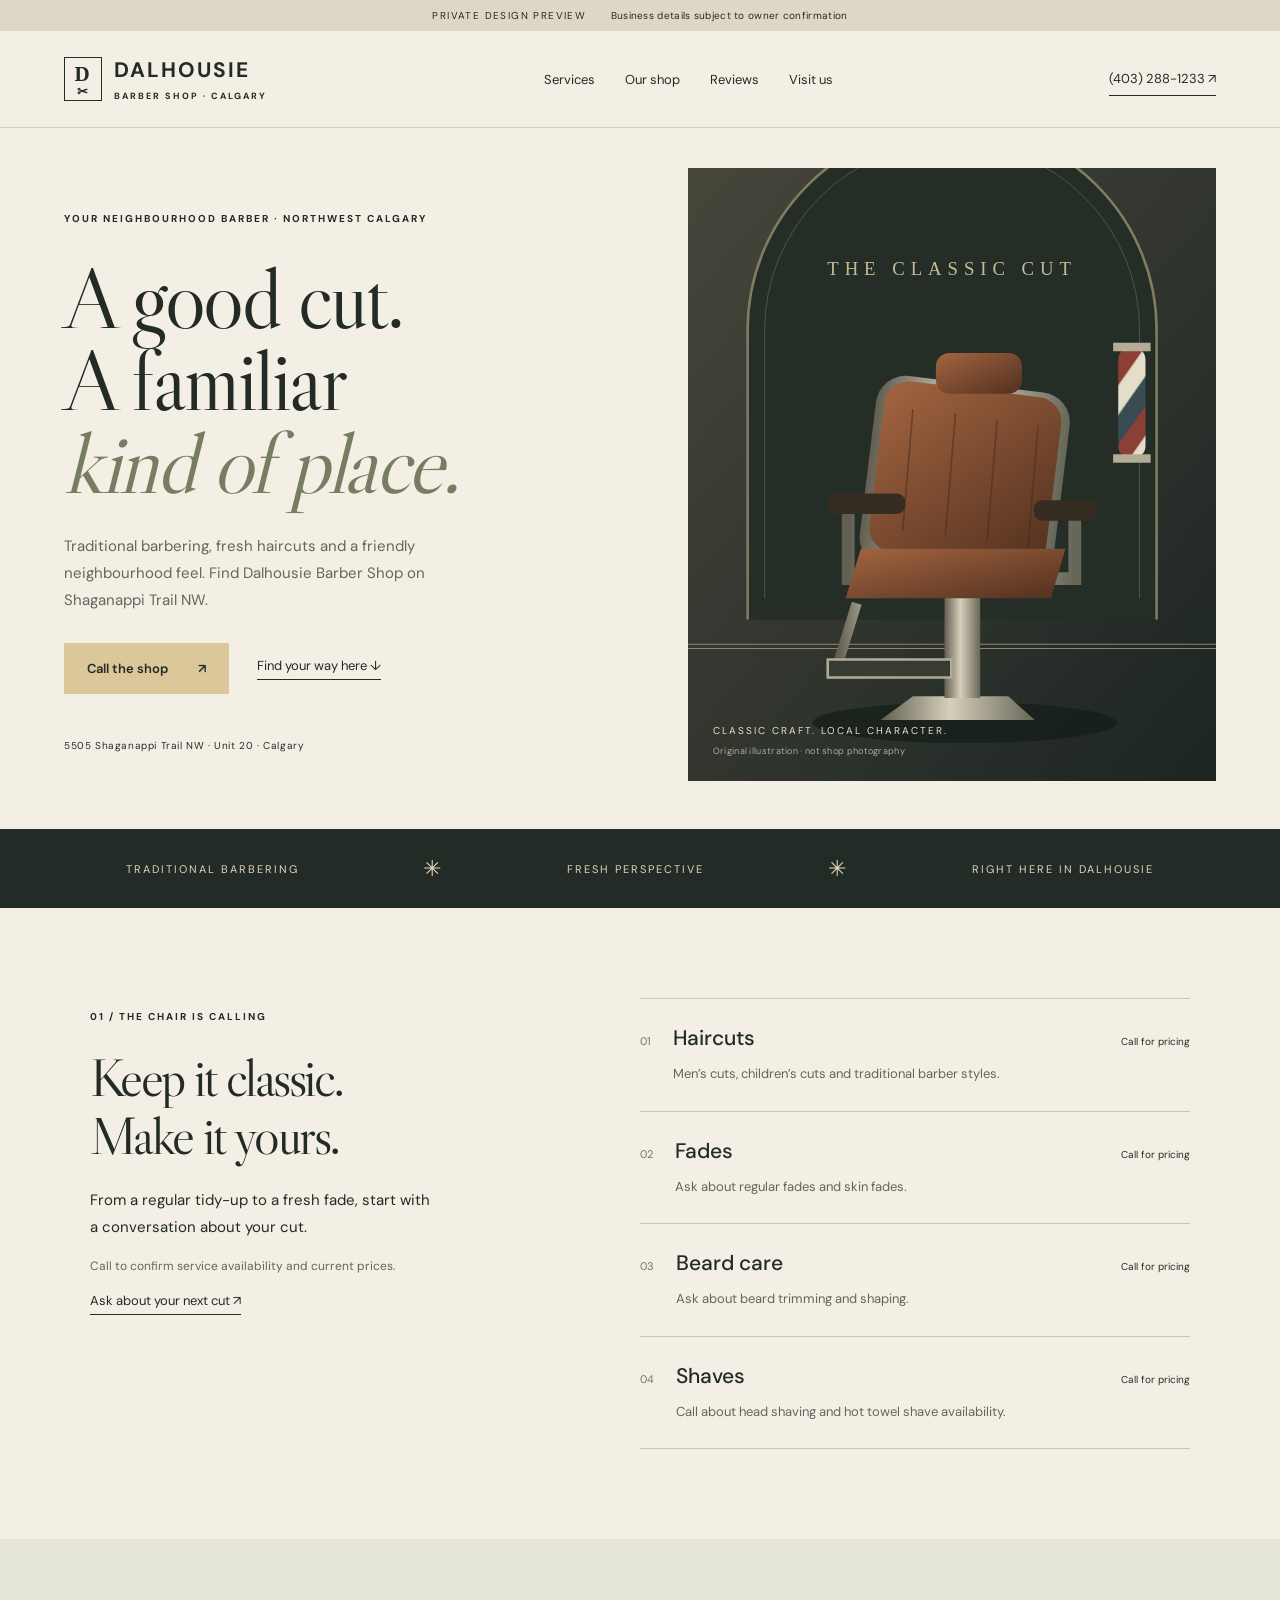
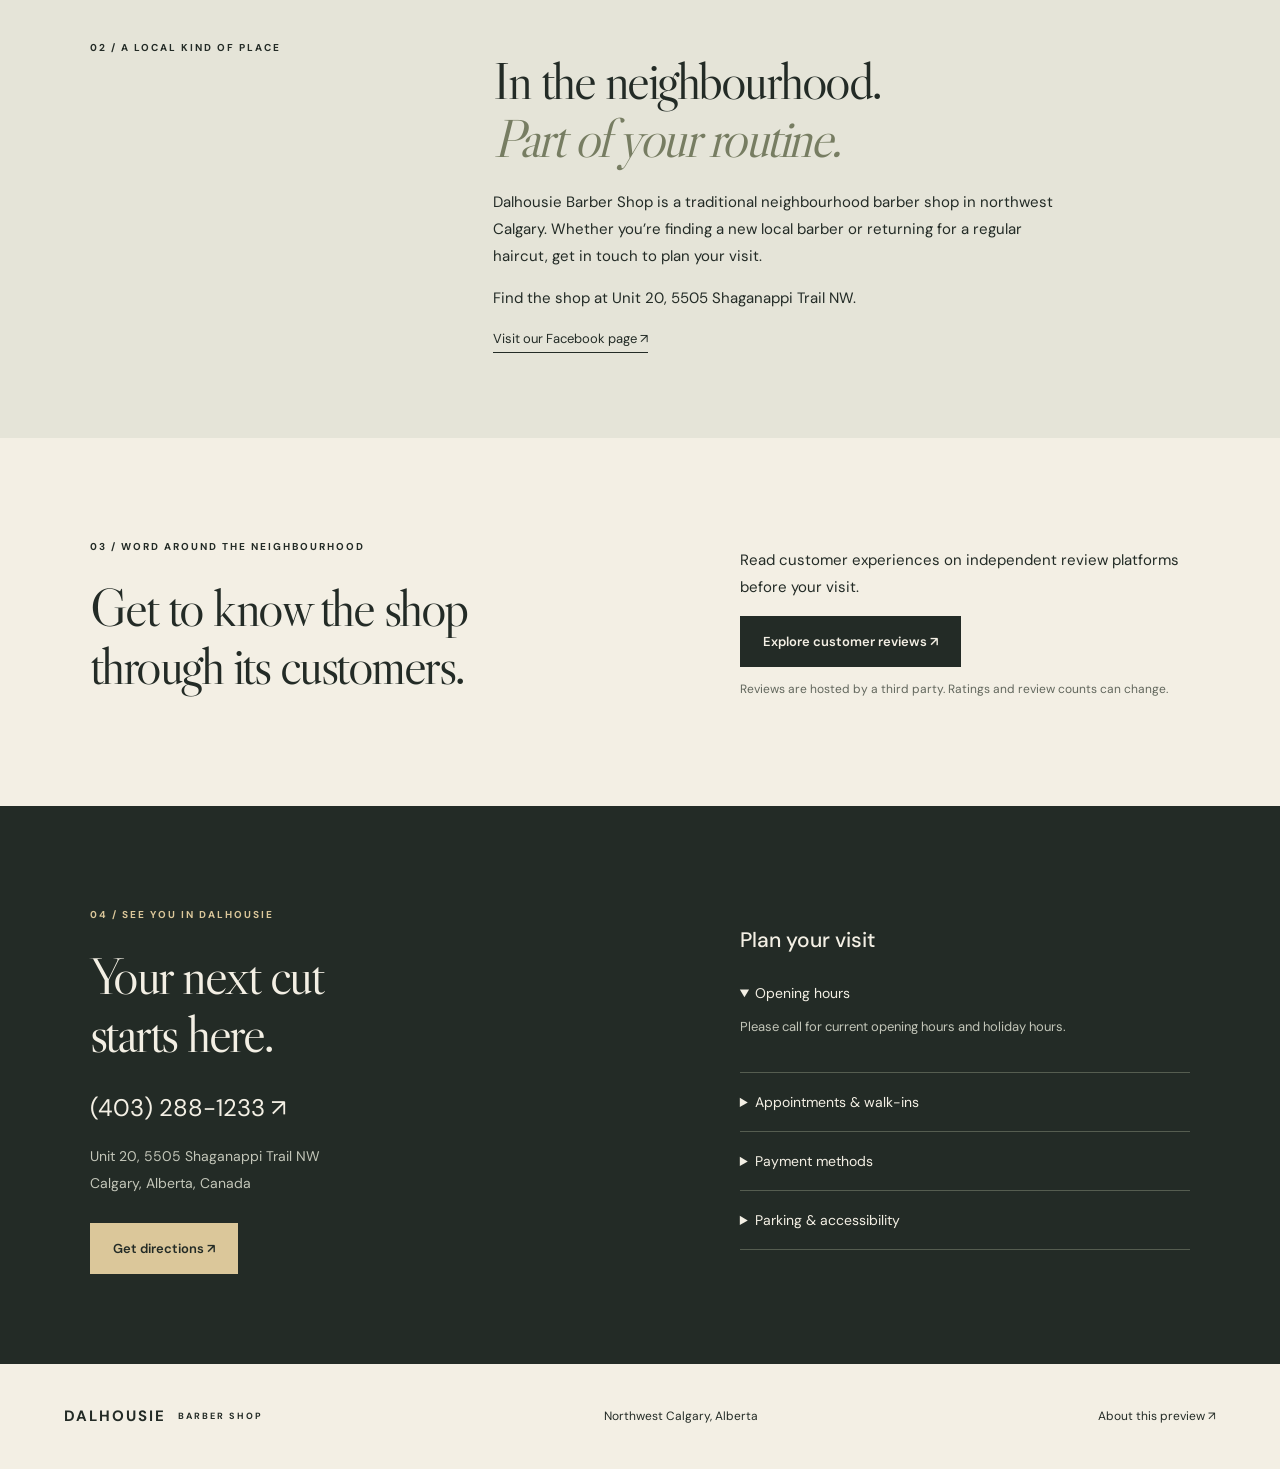
==== index.html @ 136af0dc "Add files via upload" ====
<!doctype html>
<html lang="en-CA"><head><meta charset="utf-8"><meta name="viewport" content="width=device-width,initial-scale=1"><title>Dalhousie Barber Shop | Men's Haircuts in Northwest Calgary</title><meta name="description" content="Discover Dalhousie Barber Shop in northwest Calgary. Call for haircut and grooming services, current prices and hours. Find directions to 5505 Shaganappi Trail NW."><meta name="robots" content="noindex,nofollow"><link rel="stylesheet" href="style.css"></head>
<body><div class="draft">PRIVATE DESIGN PREVIEW <span>Business details subject to owner confirmation</span></div><header><a class="brand" href="#home"><span class="brand-icon">D<span>✂</span></span><span>DALHOUSIE<small>BARBER SHOP · CALGARY</small></span></a><nav aria-label="Main navigation"><a href="#services">Services</a><a href="#about">Our shop</a><a href="#reviews">Reviews</a><a href="#visit">Visit us</a></nav><a class="header-call" href="tel:+14032881233">(403) 288-1233 ↗</a></header>
<main><section class="hero" id="home"><div class="hero-copy"><p class="eyebrow">YOUR NEIGHBOURHOOD BARBER · NORTHWEST CALGARY</p><h1>A good cut.<br>A familiar<br><em>kind of place.</em></h1><p class="intro">Traditional barbering, fresh haircuts and a friendly neighbourhood feel. Find Dalhousie Barber Shop on Shaganappi Trail NW.</p><div class="actions"><a class="button" href="tel:+14032881233">Call the shop <span>↗</span></a><a class="text-link" href="#visit">Find your way here ↓</a></div><p class="hero-address">5505 Shaganappi Trail NW · Unit 20 · Calgary</p></div><div class="hero-art"><svg viewBox="0 0 620 720" role="img" aria-label="Decorative illustration of a classic barber chair; not a photograph of the shop"><defs><linearGradient id="bg" x2="1" y2="1"><stop stop-color="#47463b"/><stop offset="1" stop-color="#1c2522"/></linearGradient><linearGradient id="leather" x2="1" y2="1"><stop stop-color="#a36540"/><stop offset="1" stop-color="#52301f"/></linearGradient><linearGradient id="metal"><stop stop-color="#625f52"/><stop offset=".45" stop-color="#d6cfba"/><stop offset="1" stop-color="#666758"/></linearGradient><pattern id="stripes" width="60" height="60" patternUnits="userSpaceOnUse" patternTransform="rotate(35)"><rect width="60" height="60" fill="#e4ddc9"/><rect width="20" height="60" fill="#8a4035"/><rect x="40" width="20" height="60" fill="#394c53"/></pattern></defs><rect width="620" height="720" fill="url(#bg)"/><path d="M70 530V190a240 240 0 0 1 480 0v340" fill="#252d27" stroke="#817d62" stroke-width="3"/><path d="M90 505V190a220 220 0 0 1 440 0v315" fill="none" stroke="#555c49"/><path d="M0 559h620M0 564h620" stroke="#a19675"/><ellipse cx="325" cy="651" rx="179" ry="24" fill="#101916" opacity=".6"/><path d="M264 620h112l31 28H226z" fill="url(#metal)"/><path d="M301 492h42v130h-42z" fill="url(#metal)"/><rect x="211" y="253" width="229" height="226" rx="35" fill="url(#metal)" transform="rotate(7 325 360)"/><rect x="221" y="259" width="209" height="202" rx="29" fill="url(#leather)" transform="rotate(7 325 360)"/><path d="M264 283l-12 143m62-138-12 143m61-136-12 143m60-136-12 143" stroke="#422c22" stroke-width="2" opacity=".5"/><rect x="291" y="217" width="101" height="48" rx="16" fill="url(#leather)"/><path d="M188 398v84h266v-84" fill="none" stroke="url(#metal)" stroke-width="15"/><rect x="164" y="382" width="91" height="24" rx="10" fill="#352c22"/><rect x="406" y="390" width="74" height="24" rx="10" fill="#352c22"/><path d="M203 447h240l-17 58H185z" fill="url(#leather)"/><path d="M185 507h242" stroke="url(#metal)" stroke-width="12"/><path d="M198 511l-22 71h120" fill="none" stroke="url(#metal)" stroke-width="12"/><path d="M164 577h145v21H164z" fill="#373b32" stroke="#b0ab97" stroke-width="3"/><rect x="505" y="210" width="32" height="131" rx="15" fill="url(#stripes)"/><path d="M499 210h44m-44 131h44" stroke="#b4ac94" stroke-width="10"/><text x="310" y="126" text-anchor="middle" fill="#c6bb97" font-family="Georgia" font-size="22" letter-spacing="7">THE CLASSIC CUT</text></svg><div class="art-caption">CLASSIC CRAFT. LOCAL CHARACTER.<small>Original illustration · not shop photography</small></div></div></section>
<div class="strip"><span>TRADITIONAL BARBERING</span><b>✳</b><span>FRESH PERSPECTIVE</span><b>✳</b><span>RIGHT HERE IN DALHOUSIE</span></div>
<section id="services" class="section services"><div><p class="eyebrow">01 / THE CHAIR IS CALLING</p><h2>Keep it classic.<br>Make it yours.</h2><p>From a regular tidy-up to a fresh fade, start with a conversation about your cut.</p><p class="note">Call to confirm service availability and current prices.</p><a class="text-link" href="tel:+14032881233">Ask about your next cut ↗</a></div><div class="service-list"><article><span>01</span><div><h3>Haircuts</h3><p>Men’s cuts, children’s cuts and traditional barber styles.</p></div><small>Call for pricing</small></article><article><span>02</span><div><h3>Fades</h3><p>Ask about regular fades and skin fades.</p></div><small>Call for pricing</small></article><article><span>03</span><div><h3>Beard care</h3><p>Ask about beard trimming and shaping.</p></div><small>Call for pricing</small></article><article><span>04</span><div><h3>Shaves</h3><p>Call about head shaving and hot towel shave availability.</p></div><small>Call for pricing</small></article></div></section>
<section id="about" class="about section"><p class="eyebrow">02 / A LOCAL KIND OF PLACE</p><div><h2>In the neighbourhood.<br><em>Part of your routine.</em></h2><p>Dalhousie Barber Shop is a traditional neighbourhood barber shop in northwest Calgary. Whether you’re finding a new local barber or returning for a regular haircut, get in touch to plan your visit.</p><p>Find the shop at Unit 20, 5505 Shaganappi Trail NW.</p><a class="text-link" href="https://www.facebook.com/dalhousiebarbershop/" target="_blank" rel="noopener">Visit our Facebook page ↗</a></div></section>
<section id="reviews" class="section reviews"><div><p class="eyebrow">03 / WORD AROUND THE NEIGHBOURHOOD</p><h2>Get to know the shop<br>through its customers.</h2></div><div><p>Read customer experiences on independent review platforms before your visit.</p><a class="button dark" href="https://reviews.birdeye.com/dalhousie-barber-shop-170180837193042" target="_blank" rel="noopener">Explore customer reviews ↗</a><p class="note">Reviews are hosted by a third party. Ratings and review counts can change.</p></div></section>
<section id="visit" class="visit section"><div><p class="eyebrow">04 / SEE YOU IN DALHOUSIE</p><h2>Your next cut<br>starts here.</h2><a class="big-phone" href="tel:+14032881233">(403) 288-1233 ↗</a><address>Unit 20, 5505 Shaganappi Trail NW<br>Calgary, Alberta, Canada</address><a class="button" href="https://www.google.com/maps/search/?api=1&query=Dalhousie+Barber+Shop+5505+Shaganappi+Trail+NW+Calgary" target="_blank" rel="noopener">Get directions ↗</a></div><div class="visit-details"><h3>Plan your visit</h3><details open><summary>Opening hours</summary><p>Please call for current opening hours and holiday hours.</p></details><details><summary>Appointments & walk-ins</summary><p>Call the shop to check availability and whether to book ahead.</p></details><details><summary>Payment methods</summary><p>Please confirm accepted payment methods when you call.</p></details><details><summary>Parking & accessibility</summary><p>Contact the shop for parking and accessibility information before your visit.</p></details></div></section></main><footer><a class="brand" href="#home">DALHOUSIE <small>BARBER SHOP</small></a><p>Northwest Calgary, Alberta</p><a href="owner-review.html">About this preview ↗</a></footer></body></html>
---- style.css ----
@import url('https://fonts.googleapis.com/css2?family=DM+Sans:wght@400;500;600;700&family=Libre+Caslon+Display&display=swap');
:root{--cream:#f3efe4;--ink:#232b26;--muted:#62675d;--gold:#dbc79a}*{box-sizing:border-box}html{scroll-behavior:smooth;scroll-padding-top:25px}body{margin:0;background:var(--cream);color:var(--ink);font-family:'DM Sans',Arial,sans-serif}a{color:inherit;text-decoration:none}a:focus-visible,summary:focus-visible{outline:3px solid #ac6a35;outline-offset:5px}.draft{background:#ded7c7;text-align:center;font-size:10px;letter-spacing:1.4px;padding:9px}.draft span{margin-left:20px;letter-spacing:.3px}header{display:flex;align-items:center;justify-content:space-between;padding:25px 5%;border-bottom:1px solid #d5d0c3}.brand{font-size:21px;font-weight:700;letter-spacing:2px;display:flex;align-items:center;gap:12px}.brand small{font-size:9px;letter-spacing:2px;display:block;margin-top:6px}.brand-icon{border:1px solid;width:38px;height:44px;font-family:Georgia;text-align:center;padding-top:4px}.brand-icon span{display:block;font-size:13px;line-height:10px}nav{display:flex;gap:30px;font-size:13px}.header-call{font-size:13px;border-bottom:1px solid;padding:8px 0}.hero{display:grid;grid-template-columns:1.05fr 1fr;padding:40px 5% 48px;gap:6%}.hero-copy{padding:32px 0 0}.eyebrow{font-size:10px;font-weight:700;letter-spacing:2px;line-height:1.8}h1,h2{font-family:'Libre Caslon Display',Georgia,serif;font-weight:400;letter-spacing:-2.5px}h1{font-size:clamp(66px,6.7vw,108px);line-height:.96;margin:29px 0}em{font-weight:400;color:#777d62}p{font-size:15px;line-height:1.8}.intro{max-width:375px;color:var(--muted)}.actions{display:flex;align-items:center;gap:28px;margin:29px 0}.button{display:inline-flex;gap:30px;align-items:center;background:var(--gold);color:var(--ink);padding:17px 23px;font-size:13px;font-weight:600}.button:hover{background:#c6af7f}.text-link{font-size:13px;border-bottom:1px solid;padding-bottom:5px}.hero-address{font-size:10px;letter-spacing:.6px;margin-top:43px}.hero-art{position:relative;min-height:520px;overflow:hidden}.hero-art svg{width:100%;height:100%;object-fit:cover;display:block}.art-caption{position:absolute;bottom:24px;left:25px;right:25px;color:#e9e1cb;font-size:10px;letter-spacing:2px}.art-caption small{display:block;font-size:9px;letter-spacing:.3px;opacity:.7;margin-top:8px}.strip{background:var(--ink);color:#e1d6ba;display:flex;justify-content:space-around;align-items:center;padding:25px 5%;font-size:11px;letter-spacing:2px}.strip b{font-size:22px;font-weight:400}.section{padding:90px 7%;scroll-margin-top:15px}h2{font-size:clamp(43px,4.2vw,65px);line-height:1.08;margin:22px 0}h3{font-size:21px;font-weight:500;margin:0 0 10px}.services{display:grid;grid-template-columns:1fr 1.25fr;gap:10%}.services>div>p{max-width:350px}.note{font-size:12px;color:var(--muted)}.service-list article{display:flex;gap:22px;padding:25px 0;border-bottom:1px solid #c8c7b9;align-items:baseline}.service-list article:first-child{border-top:1px solid #c8c7b9}.service-list article>span{font-size:11px;color:#707768}.service-list article div{flex:1}.service-list article p{font-size:13px;margin:0;color:var(--muted)}.service-list small{font-size:10px;white-space:nowrap}.about{background:#e5e4d8;display:grid;grid-template-columns:1fr 2fr;gap:5%}.about p:not(.eyebrow){max-width:560px}.reviews{display:grid;grid-template-columns:1.2fr 1fr;gap:10%;align-items:center}.dark{background:var(--ink);color:var(--cream)}.visit{background:var(--ink);color:var(--cream);display:grid;grid-template-columns:1.15fr 1fr;gap:12%}.visit .eyebrow{color:var(--gold)}.big-phone{font-size:24px;display:block;margin:30px 0 20px}address{font-style:normal;font-size:14px;line-height:1.9;color:#c3c6b9;margin-bottom:26px}.visit-details{padding-top:30px}.visit details{border-bottom:1px solid #555d50;padding:20px 0}.visit summary{cursor:pointer;font-size:14px}.visit details p{font-size:13px;color:#c3c6b9}footer{padding:30px 5%;display:flex;justify-content:space-between;align-items:center;font-size:12px}footer p{font-size:12px}footer .brand{font-size:15px}footer .brand small{margin:0;font-size:9px}@media(min-width:1500px){body{max-width:1700px;margin:auto}}@media(max-width:800px){header{flex-wrap:wrap;gap:23px}nav{order:3;width:100%;justify-content:space-between;gap:12px}.header-call{font-size:11px}.hero{grid-template-columns:1fr;gap:30px;padding-top:12px}h1{font-size:76px}.hero-art{min-height:0;height:500px}.hero-art svg{object-fit:cover}.hero-address{margin-top:26px}.strip{font-size:8px;letter-spacing:.7px;gap:10px}.section{padding:60px 6%}.services,.about,.reviews,.visit{grid-template-columns:1fr;gap:30px}.services>div>p{max-width:100%}.service-list small{font-size:9px}.draft span{display:none}footer{flex-wrap:wrap;gap:12px}.actions{gap:20px}}@media(prefers-reduced-motion:reduce){html{scroll-behavior:auto}}
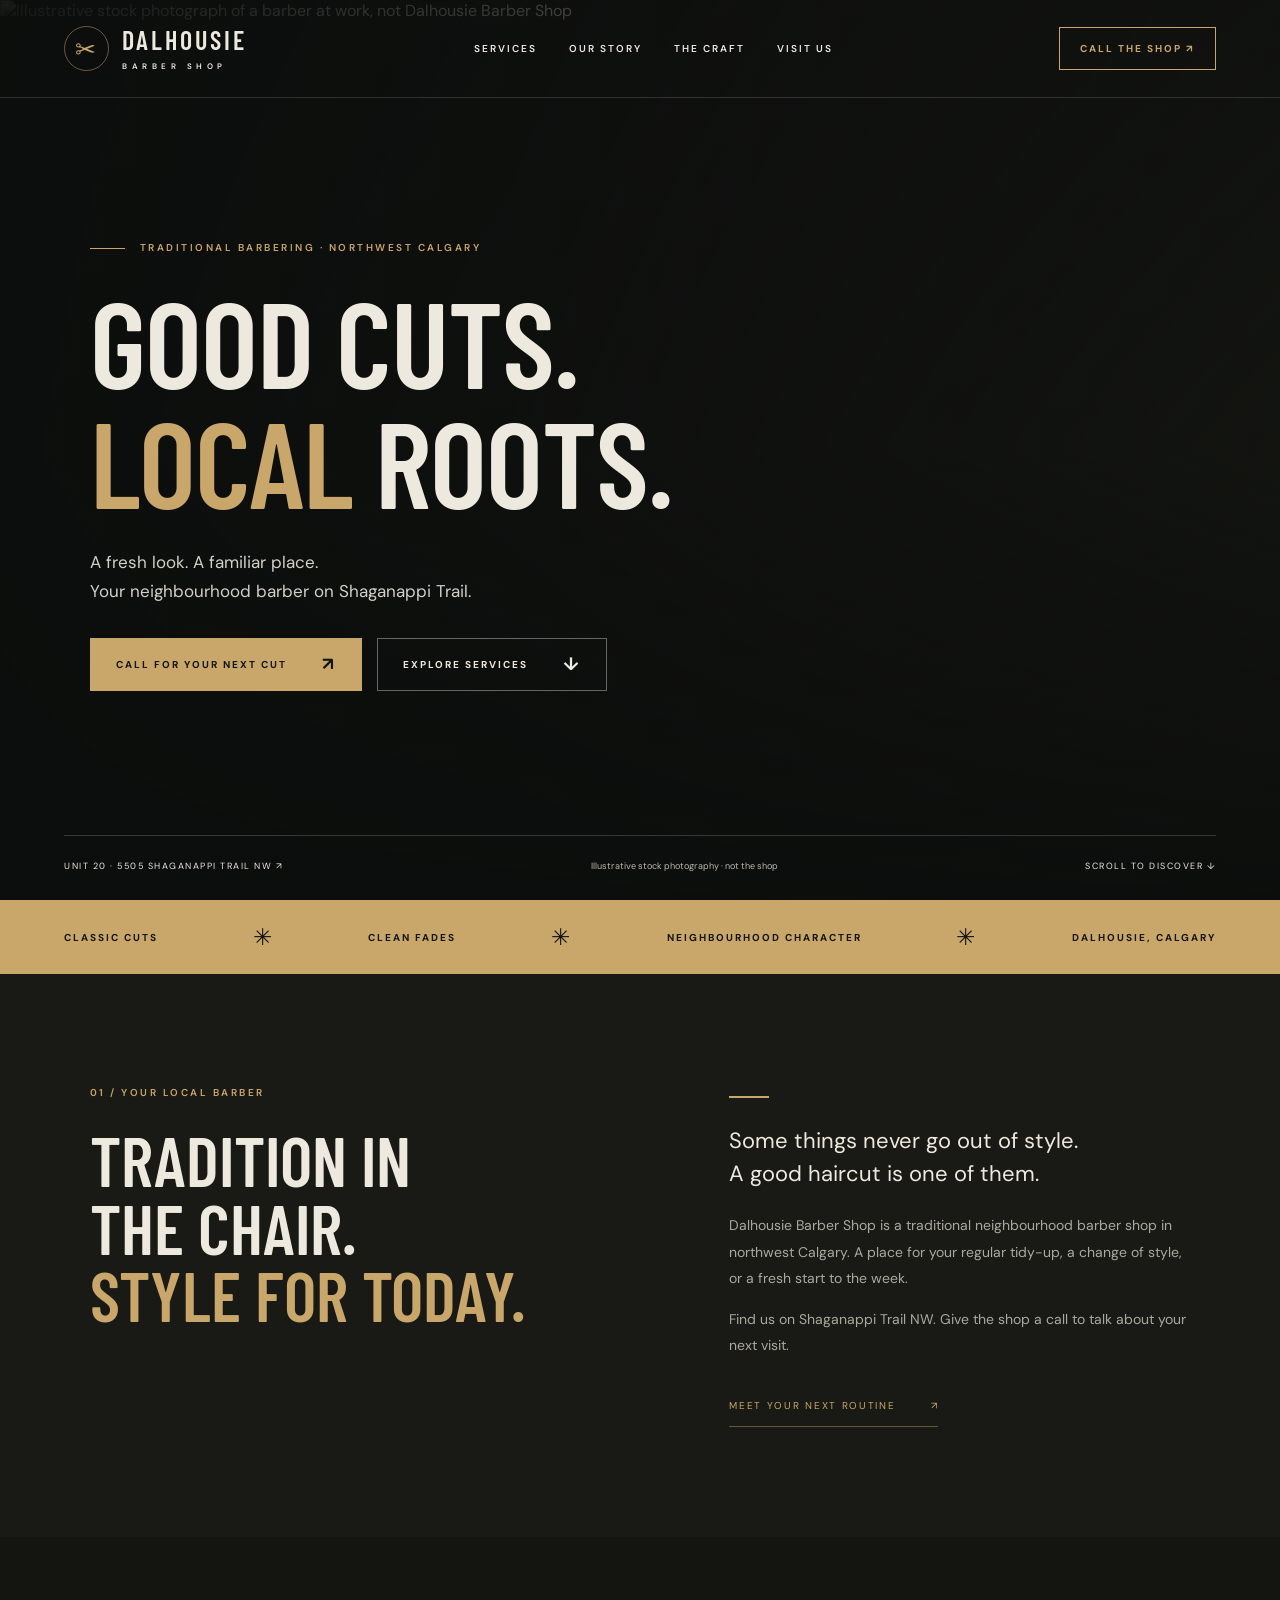
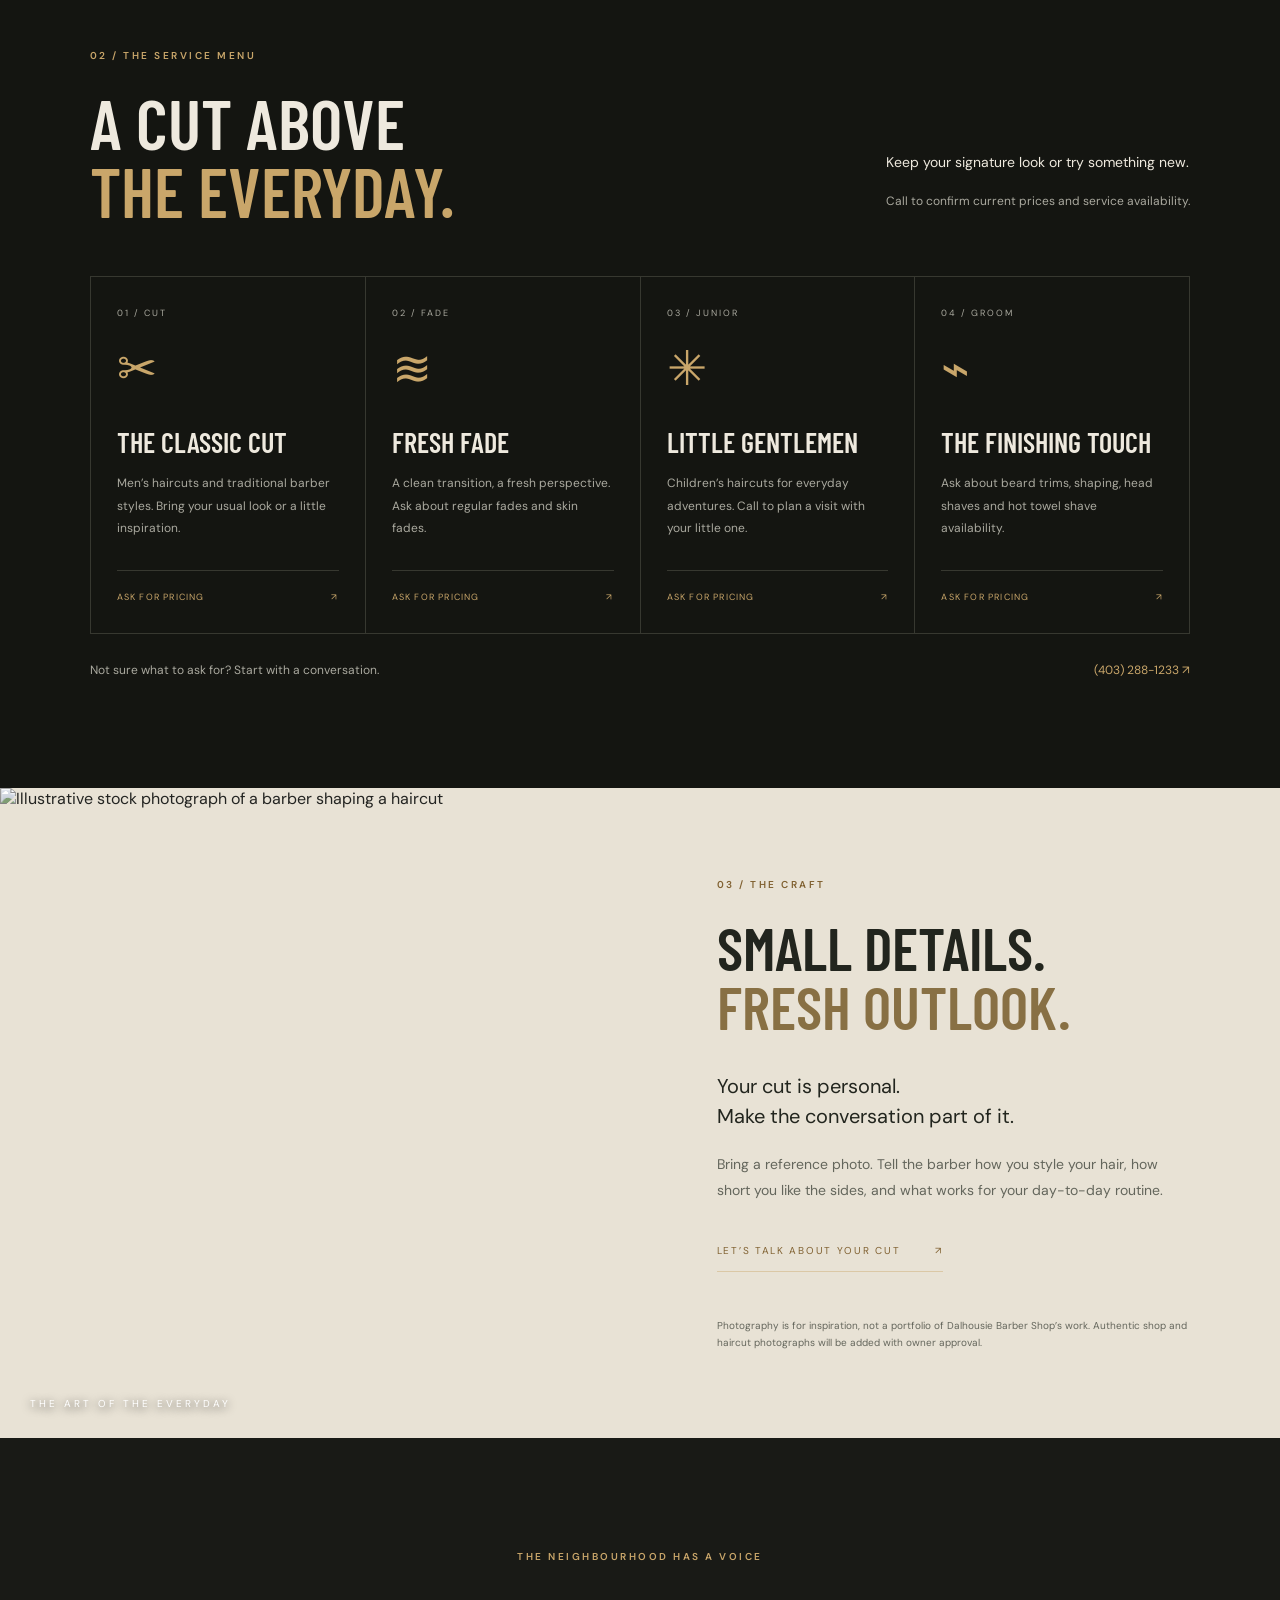
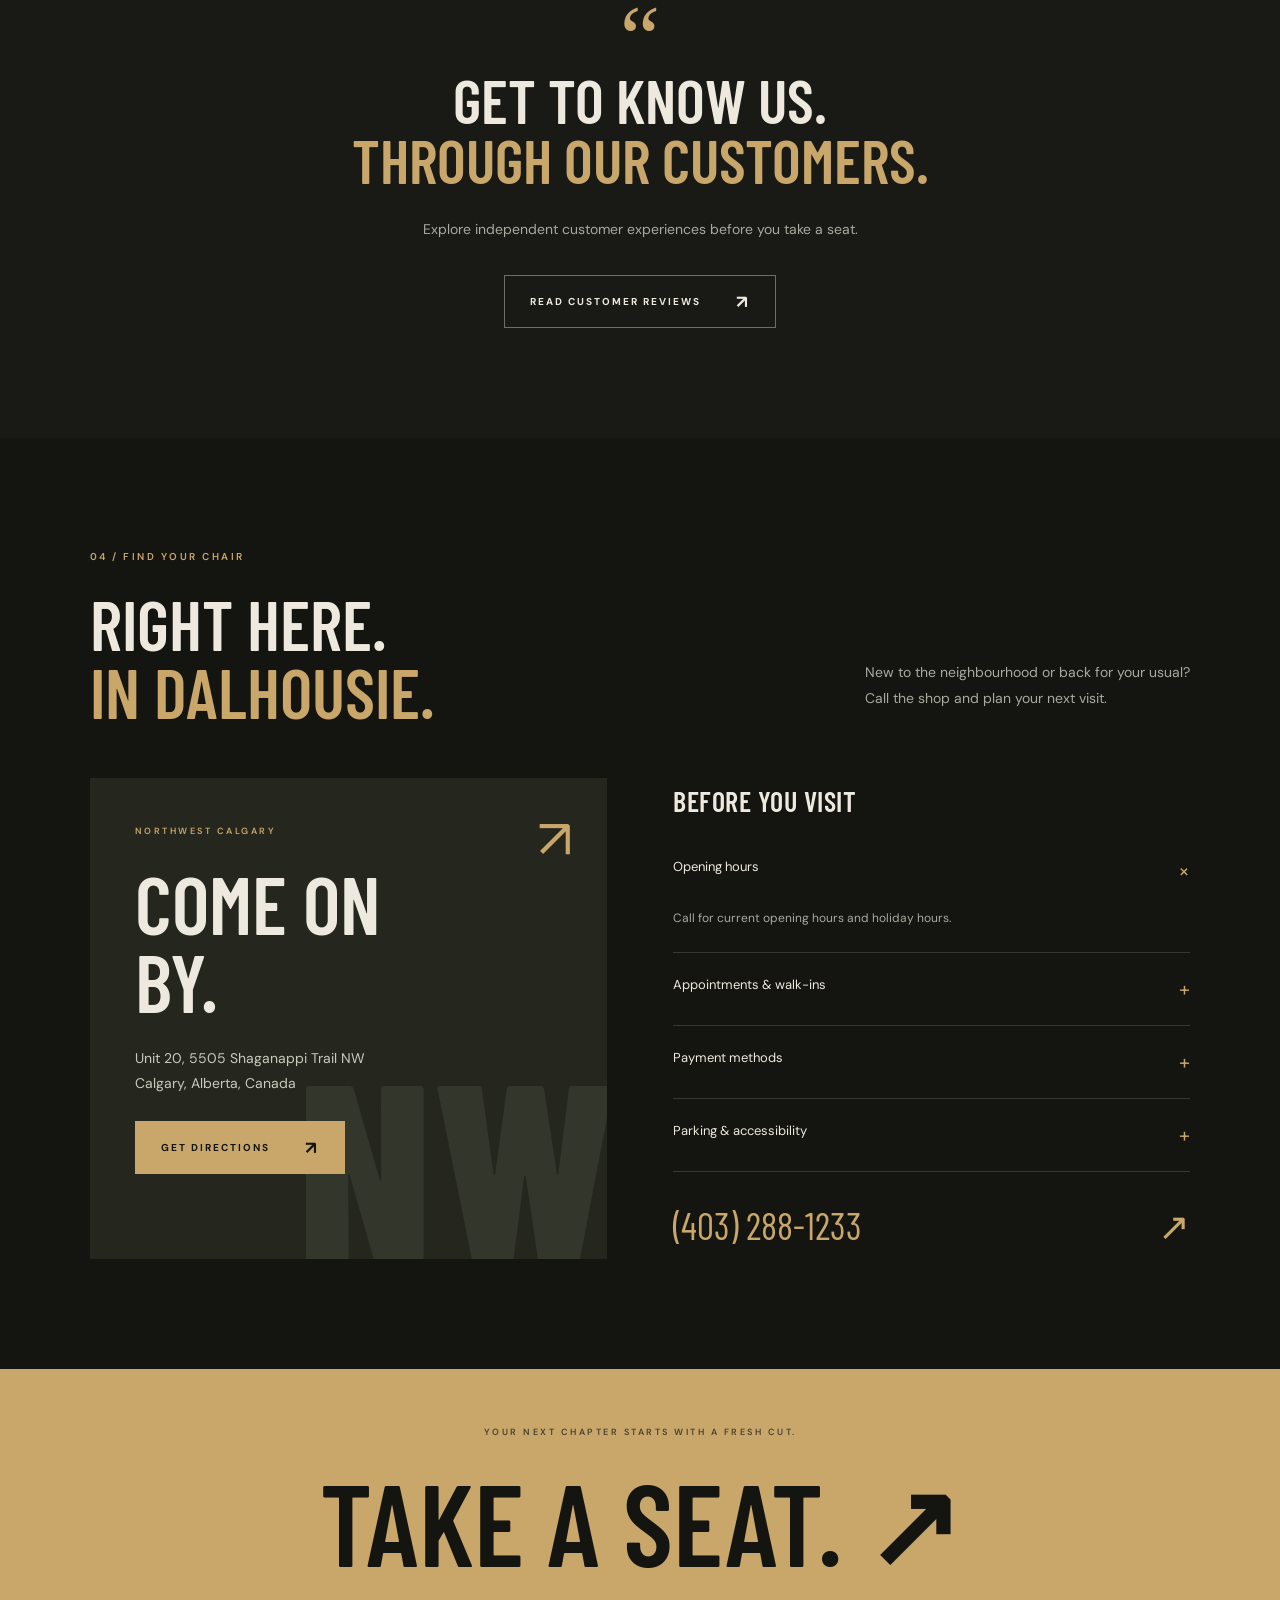
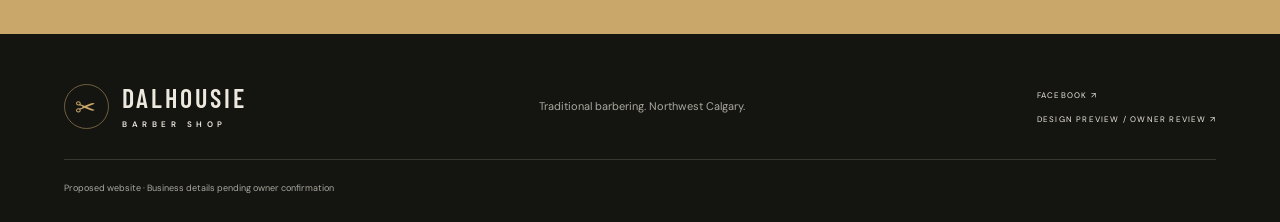
==== commit 5334bf43: "Add files via upload" ====
--- a/index.html
+++ b/index.html
@@ -1,9 +1,8 @@
-<!doctype html>
-<html lang="en-CA"><head><meta charset="utf-8"><meta name="viewport" content="width=device-width,initial-scale=1"><title>Dalhousie Barber Shop | Men's Haircuts in Northwest Calgary</title><meta name="description" content="Discover Dalhousie Barber Shop in northwest Calgary. Call for haircut and grooming services, current prices and hours. Find directions to 5505 Shaganappi Trail NW."><meta name="robots" content="noindex,nofollow"><link rel="stylesheet" href="style.css"></head>
-<body><div class="draft">PRIVATE DESIGN PREVIEW <span>Business details subject to owner confirmation</span></div><header><a class="brand" href="#home"><span class="brand-icon">D<span>✂</span></span><span>DALHOUSIE<small>BARBER SHOP · CALGARY</small></span></a><nav aria-label="Main navigation"><a href="#services">Services</a><a href="#about">Our shop</a><a href="#reviews">Reviews</a><a href="#visit">Visit us</a></nav><a class="header-call" href="tel:+14032881233">(403) 288-1233 ↗</a></header>
-<main><section class="hero" id="home"><div class="hero-copy"><p class="eyebrow">YOUR NEIGHBOURHOOD BARBER · NORTHWEST CALGARY</p><h1>A good cut.<br>A familiar<br><em>kind of place.</em></h1><p class="intro">Traditional barbering, fresh haircuts and a friendly neighbourhood feel. Find Dalhousie Barber Shop on Shaganappi Trail NW.</p><div class="actions"><a class="button" href="tel:+14032881233">Call the shop <span>↗</span></a><a class="text-link" href="#visit">Find your way here ↓</a></div><p class="hero-address">5505 Shaganappi Trail NW · Unit 20 · Calgary</p></div><div class="hero-art"><svg viewBox="0 0 620 720" role="img" aria-label="Decorative illustration of a classic barber chair; not a photograph of the shop"><defs><linearGradient id="bg" x2="1" y2="1"><stop stop-color="#47463b"/><stop offset="1" stop-color="#1c2522"/></linearGradient><linearGradient id="leather" x2="1" y2="1"><stop stop-color="#a36540"/><stop offset="1" stop-color="#52301f"/></linearGradient><linearGradient id="metal"><stop stop-color="#625f52"/><stop offset=".45" stop-color="#d6cfba"/><stop offset="1" stop-color="#666758"/></linearGradient><pattern id="stripes" width="60" height="60" patternUnits="userSpaceOnUse" patternTransform="rotate(35)"><rect width="60" height="60" fill="#e4ddc9"/><rect width="20" height="60" fill="#8a4035"/><rect x="40" width="20" height="60" fill="#394c53"/></pattern></defs><rect width="620" height="720" fill="url(#bg)"/><path d="M70 530V190a240 240 0 0 1 480 0v340" fill="#252d27" stroke="#817d62" stroke-width="3"/><path d="M90 505V190a220 220 0 0 1 440 0v315" fill="none" stroke="#555c49"/><path d="M0 559h620M0 564h620" stroke="#a19675"/><ellipse cx="325" cy="651" rx="179" ry="24" fill="#101916" opacity=".6"/><path d="M264 620h112l31 28H226z" fill="url(#metal)"/><path d="M301 492h42v130h-42z" fill="url(#metal)"/><rect x="211" y="253" width="229" height="226" rx="35" fill="url(#metal)" transform="rotate(7 325 360)"/><rect x="221" y="259" width="209" height="202" rx="29" fill="url(#leather)" transform="rotate(7 325 360)"/><path d="M264 283l-12 143m62-138-12 143m61-136-12 143m60-136-12 143" stroke="#422c22" stroke-width="2" opacity=".5"/><rect x="291" y="217" width="101" height="48" rx="16" fill="url(#leather)"/><path d="M188 398v84h266v-84" fill="none" stroke="url(#metal)" stroke-width="15"/><rect x="164" y="382" width="91" height="24" rx="10" fill="#352c22"/><rect x="406" y="390" width="74" height="24" rx="10" fill="#352c22"/><path d="M203 447h240l-17 58H185z" fill="url(#leather)"/><path d="M185 507h242" stroke="url(#metal)" stroke-width="12"/><path d="M198 511l-22 71h120" fill="none" stroke="url(#metal)" stroke-width="12"/><path d="M164 577h145v21H164z" fill="#373b32" stroke="#b0ab97" stroke-width="3"/><rect x="505" y="210" width="32" height="131" rx="15" fill="url(#stripes)"/><path d="M499 210h44m-44 131h44" stroke="#b4ac94" stroke-width="10"/><text x="310" y="126" text-anchor="middle" fill="#c6bb97" font-family="Georgia" font-size="22" letter-spacing="7">THE CLASSIC CUT</text></svg><div class="art-caption">CLASSIC CRAFT. LOCAL CHARACTER.<small>Original illustration · not shop photography</small></div></div></section>
-<div class="strip"><span>TRADITIONAL BARBERING</span><b>✳</b><span>FRESH PERSPECTIVE</span><b>✳</b><span>RIGHT HERE IN DALHOUSIE</span></div>
-<section id="services" class="section services"><div><p class="eyebrow">01 / THE CHAIR IS CALLING</p><h2>Keep it classic.<br>Make it yours.</h2><p>From a regular tidy-up to a fresh fade, start with a conversation about your cut.</p><p class="note">Call to confirm service availability and current prices.</p><a class="text-link" href="tel:+14032881233">Ask about your next cut ↗</a></div><div class="service-list"><article><span>01</span><div><h3>Haircuts</h3><p>Men’s cuts, children’s cuts and traditional barber styles.</p></div><small>Call for pricing</small></article><article><span>02</span><div><h3>Fades</h3><p>Ask about regular fades and skin fades.</p></div><small>Call for pricing</small></article><article><span>03</span><div><h3>Beard care</h3><p>Ask about beard trimming and shaping.</p></div><small>Call for pricing</small></article><article><span>04</span><div><h3>Shaves</h3><p>Call about head shaving and hot towel shave availability.</p></div><small>Call for pricing</small></article></div></section>
-<section id="about" class="about section"><p class="eyebrow">02 / A LOCAL KIND OF PLACE</p><div><h2>In the neighbourhood.<br><em>Part of your routine.</em></h2><p>Dalhousie Barber Shop is a traditional neighbourhood barber shop in northwest Calgary. Whether you’re finding a new local barber or returning for a regular haircut, get in touch to plan your visit.</p><p>Find the shop at Unit 20, 5505 Shaganappi Trail NW.</p><a class="text-link" href="https://www.facebook.com/dalhousiebarbershop/" target="_blank" rel="noopener">Visit our Facebook page ↗</a></div></section>
-<section id="reviews" class="section reviews"><div><p class="eyebrow">03 / WORD AROUND THE NEIGHBOURHOOD</p><h2>Get to know the shop<br>through its customers.</h2></div><div><p>Read customer experiences on independent review platforms before your visit.</p><a class="button dark" href="https://reviews.birdeye.com/dalhousie-barber-shop-170180837193042" target="_blank" rel="noopener">Explore customer reviews ↗</a><p class="note">Reviews are hosted by a third party. Ratings and review counts can change.</p></div></section>
-<section id="visit" class="visit section"><div><p class="eyebrow">04 / SEE YOU IN DALHOUSIE</p><h2>Your next cut<br>starts here.</h2><a class="big-phone" href="tel:+14032881233">(403) 288-1233 ↗</a><address>Unit 20, 5505 Shaganappi Trail NW<br>Calgary, Alberta, Canada</address><a class="button" href="https://www.google.com/maps/search/?api=1&query=Dalhousie+Barber+Shop+5505+Shaganappi+Trail+NW+Calgary" target="_blank" rel="noopener">Get directions ↗</a></div><div class="visit-details"><h3>Plan your visit</h3><details open><summary>Opening hours</summary><p>Please call for current opening hours and holiday hours.</p></details><details><summary>Appointments & walk-ins</summary><p>Call the shop to check availability and whether to book ahead.</p></details><details><summary>Payment methods</summary><p>Please confirm accepted payment methods when you call.</p></details><details><summary>Parking & accessibility</summary><p>Contact the shop for parking and accessibility information before your visit.</p></details></div></section></main><footer><a class="brand" href="#home">DALHOUSIE <small>BARBER SHOP</small></a><p>Northwest Calgary, Alberta</p><a href="owner-review.html">About this preview ↗</a></footer></body></html>
+<!doctype html><html lang="en-CA"><head><meta charset="utf-8"><meta name="viewport" content="width=device-width,initial-scale=1"><meta name="theme-color" content="#141511"><meta name="robots" content="noindex,nofollow"><title>Dalhousie Barber Shop | Men's Haircuts in Northwest Calgary</title><meta name="description" content="Traditional barbering in northwest Calgary. Explore haircuts, fades and grooming at Dalhousie Barber Shop. Call for current prices and hours."><link rel="preconnect" href="https://fonts.googleapis.com"><link rel="preconnect" href="https://fonts.gstatic.com" crossorigin><link rel="stylesheet" href="style.css"><script src="script.js" defer></script></head><body><a class="skip" href="#main">Skip to content</a><header><a class="logo" href="#home"><b aria-hidden="true">✂</b><span>DALHOUSIE<small>BARBER SHOP</small></span></a><button class="menu-toggle" aria-expanded="false" aria-controls="navigation">MENU ☰</button><nav id="navigation" aria-label="Main navigation"><a href="#services">Services</a><a href="#story">Our story</a><a href="#craft">The craft</a><a href="#visit">Visit us</a></nav><a class="button header-cta" href="tel:+14032881233">Call the shop ↗</a></header><main id="main">
+<section id="home" class="hero"><img class="hero-photo" src="https://images.unsplash.com/photo-1703792686658-24e62d626ed2?auto=format&fit=crop&w=2000&q=85" alt="Illustrative stock photograph of a barber at work, not Dalhousie Barber Shop" fetchpriority="high"><div class="hero-shade"></div><div class="hero-content"><p class="eyebrow entrance">TRADITIONAL BARBERING · NORTHWEST CALGARY</p><h1 class="entrance">GOOD CUTS.<br><span>LOCAL</span> ROOTS.</h1><p class="hero-description entrance">A fresh look. A familiar place.<br>Your neighbourhood barber on Shaganappi Trail.</p><div class="actions entrance"><a class="button" href="tel:+14032881233">Call for your next cut <span>↗</span></a><a class="outline-button" href="#services">Explore services <span>↓</span></a></div></div><div class="hero-bottom"><a href="#visit">UNIT 20 · 5505 SHAGANAPPI TRAIL NW ↗</a><span>Illustrative stock photography · not the shop</span><a class="scroll-link" href="#story">SCROLL TO DISCOVER ↓</a></div></section>
+<div class="signature-strip"><span>CLASSIC CUTS</span><b>✳</b><span>CLEAN FADES</span><b>✳</b><span>NEIGHBOURHOOD CHARACTER</span><b>✳</b><span>DALHOUSIE, CALGARY</span></div>
+<section id="story" class="section story"><div class="reveal"><p class="eyebrow">01 / YOUR LOCAL BARBER</p><h2>TRADITION IN<br>THE CHAIR.<br><span>STYLE FOR TODAY.</span></h2></div><div class="story-copy reveal"><span class="small-rule"></span><p class="lead">Some things never go out of style.<br>A good haircut is one of them.</p><p>Dalhousie Barber Shop is a traditional neighbourhood barber shop in northwest Calgary. A place for your regular tidy-up, a change of style, or a fresh start to the week.</p><p>Find us on Shaganappi Trail NW. Give the shop a call to talk about your next visit.</p><a class="text-link" href="#visit">MEET YOUR NEXT ROUTINE <span>↗</span></a></div></section>
+<section id="services" class="section services"><div class="section-heading reveal"><div><p class="eyebrow">02 / THE SERVICE MENU</p><h2>A CUT ABOVE<br><span>THE EVERYDAY.</span></h2></div><div><p>Keep your signature look or try something new.</p><p class="muted">Call to confirm current prices and service availability.</p></div></div><div class="service-grid"><article class="service reveal"><small>01 / CUT</small><span class="service-icon" aria-hidden="true">✂</span><h3>THE CLASSIC CUT</h3><p>Men’s haircuts and traditional barber styles. Bring your usual look or a little inspiration.</p><a href="tel:+14032881233">ASK FOR PRICING <span>↗</span></a></article><article class="service reveal"><small>02 / FADE</small><span class="service-icon" aria-hidden="true">≋</span><h3>FRESH FADE</h3><p>A clean transition, a fresh perspective. Ask about regular fades and skin fades.</p><a href="tel:+14032881233">ASK FOR PRICING <span>↗</span></a></article><article class="service reveal"><small>03 / JUNIOR</small><span class="service-icon" aria-hidden="true">✳</span><h3>LITTLE GENTLEMEN</h3><p>Children’s haircuts for everyday adventures. Call to plan a visit with your little one.</p><a href="tel:+14032881233">ASK FOR PRICING <span>↗</span></a></article><article class="service reveal"><small>04 / GROOM</small><span class="service-icon" aria-hidden="true">⌁</span><h3>THE FINISHING TOUCH</h3><p>Ask about beard trims, shaping, head shaves and hot towel shave availability.</p><a href="tel:+14032881233">ASK FOR PRICING <span>↗</span></a></article></div><div class="service-footer reveal"><span>Not sure what to ask for? Start with a conversation.</span><a href="tel:+14032881233">(403) 288-1233 ↗</a></div></section>
+<section id="craft" class="craft"><div class="craft-photo reveal"><img src="https://images.unsplash.com/photo-1686671805337-7d8aa64b965f?auto=format&fit=crop&w=1000&q=85" alt="Illustrative stock photograph of a barber shaping a haircut" loading="lazy" width="1000" height="1100"><span>THE ART OF THE EVERYDAY</span></div><div class="craft-copy reveal"><p class="eyebrow">03 / THE CRAFT</p><h2>SMALL DETAILS.<br><span>FRESH OUTLOOK.</span></h2><p class="lead">Your cut is personal.<br>Make the conversation part of it.</p><p>Bring a reference photo. Tell the barber how you style your hair, how short you like the sides, and what works for your day-to-day routine.</p><a class="text-link" href="tel:+14032881233">LET’S TALK ABOUT YOUR CUT <span>↗</span></a><p class="image-note">Photography is for inspiration, not a portfolio of Dalhousie Barber Shop’s work. Authentic shop and haircut photographs will be added with owner approval.</p></div></section>
+<section id="reviews" class="section reviews reveal"><p class="eyebrow">THE NEIGHBOURHOOD HAS A VOICE</p><span class="quote-symbol" aria-hidden="true">“</span><h2>GET TO KNOW US.<br><span>THROUGH OUR CUSTOMERS.</span></h2><p>Explore independent customer experiences before you take a seat.</p><a class="outline-button" href="https://reviews.birdeye.com/dalhousie-barber-shop-170180837193042" target="_blank" rel="noopener">Read customer reviews <span>↗</span></a></section>
+<section id="visit" class="section visit"><div class="section-heading reveal"><div><p class="eyebrow">04 / FIND YOUR CHAIR</p><h2>RIGHT HERE.<br><span>IN DALHOUSIE.</span></h2></div><p>New to the neighbourhood or back for your usual?<br>Call the shop and plan your next visit.</p></div><div class="visit-grid"><div class="location-panel reveal"><span class="location-icon" aria-hidden="true">↗</span><p class="eyebrow">NORTHWEST CALGARY</p><h3>COME ON<br>BY.</h3><address>Unit 20, 5505 Shaganappi Trail NW<br>Calgary, Alberta, Canada</address><a class="button" href="https://www.google.com/maps/search/?api=1&query=Dalhousie+Barber+Shop+5505+Shaganappi+Trail+NW+Calgary" target="_blank" rel="noopener">Get directions <span>↗</span></a><span class="location-word" aria-hidden="true">NW</span></div><div class="visit-info reveal"><h3>BEFORE YOU VISIT</h3><details open><summary>Opening hours <span aria-hidden="true">+</span></summary><div><p>Call for current opening hours and holiday hours.</p></div></details><details><summary>Appointments & walk-ins <span aria-hidden="true">+</span></summary><div><p>Call to check availability and whether to book ahead.</p></div></details><details><summary>Payment methods <span aria-hidden="true">+</span></summary><div><p>Please confirm accepted payment methods with the shop.</p></div></details><details><summary>Parking & accessibility <span aria-hidden="true">+</span></summary><div><p>Contact the shop for parking and accessibility information before you visit.</p></div></details><a class="contact-phone" href="tel:+14032881233">(403) 288-1233 <span>↗</span></a></div></div></section><section class="closing"><p class="eyebrow">YOUR NEXT CHAPTER STARTS WITH A FRESH CUT.</p><a href="tel:+14032881233">TAKE A SEAT. <span>↗</span></a></section></main><footer><a class="logo" href="#home"><b aria-hidden="true">✂</b><span>DALHOUSIE<small>BARBER SHOP</small></span></a><p>Traditional barbering. Northwest Calgary.</p><div><a href="https://www.facebook.com/dalhousiebarbershop/" target="_blank" rel="noopener">FACEBOOK ↗</a><a href="owner-review.html">DESIGN PREVIEW / OWNER REVIEW ↗</a></div><p class="footer-note">Proposed website · Business details pending owner confirmation</p></footer><a class="mobile-call" href="tel:+14032881233">CALL THE SHOP <span>↗</span></a></body></html>
--- a/style.css
+++ b/style.css
@@ -1,2 +1,3 @@
-@import url('https://fonts.googleapis.com/css2?family=DM+Sans:wght@400;500;600;700&family=Libre+Caslon+Display&display=swap');
-:root{--cream:#f3efe4;--ink:#232b26;--muted:#62675d;--gold:#dbc79a}*{box-sizing:border-box}html{scroll-behavior:smooth;scroll-padding-top:25px}body{margin:0;background:var(--cream);color:var(--ink);font-family:'DM Sans',Arial,sans-serif}a{color:inherit;text-decoration:none}a:focus-visible,summary:focus-visible{outline:3px solid #ac6a35;outline-offset:5px}.draft{background:#ded7c7;text-align:center;font-size:10px;letter-spacing:1.4px;padding:9px}.draft span{margin-left:20px;letter-spacing:.3px}header{display:flex;align-items:center;justify-content:space-between;padding:25px 5%;border-bottom:1px solid #d5d0c3}.brand{font-size:21px;font-weight:700;letter-spacing:2px;display:flex;align-items:center;gap:12px}.brand small{font-size:9px;letter-spacing:2px;display:block;margin-top:6px}.brand-icon{border:1px solid;width:38px;height:44px;font-family:Georgia;text-align:center;padding-top:4px}.brand-icon span{display:block;font-size:13px;line-height:10px}nav{display:flex;gap:30px;font-size:13px}.header-call{font-size:13px;border-bottom:1px solid;padding:8px 0}.hero{display:grid;grid-template-columns:1.05fr 1fr;padding:40px 5% 48px;gap:6%}.hero-copy{padding:32px 0 0}.eyebrow{font-size:10px;font-weight:700;letter-spacing:2px;line-height:1.8}h1,h2{font-family:'Libre Caslon Display',Georgia,serif;font-weight:400;letter-spacing:-2.5px}h1{font-size:clamp(66px,6.7vw,108px);line-height:.96;margin:29px 0}em{font-weight:400;color:#777d62}p{font-size:15px;line-height:1.8}.intro{max-width:375px;color:var(--muted)}.actions{display:flex;align-items:center;gap:28px;margin:29px 0}.button{display:inline-flex;gap:30px;align-items:center;background:var(--gold);color:var(--ink);padding:17px 23px;font-size:13px;font-weight:600}.button:hover{background:#c6af7f}.text-link{font-size:13px;border-bottom:1px solid;padding-bottom:5px}.hero-address{font-size:10px;letter-spacing:.6px;margin-top:43px}.hero-art{position:relative;min-height:520px;overflow:hidden}.hero-art svg{width:100%;height:100%;object-fit:cover;display:block}.art-caption{position:absolute;bottom:24px;left:25px;right:25px;color:#e9e1cb;font-size:10px;letter-spacing:2px}.art-caption small{display:block;font-size:9px;letter-spacing:.3px;opacity:.7;margin-top:8px}.strip{background:var(--ink);color:#e1d6ba;display:flex;justify-content:space-around;align-items:center;padding:25px 5%;font-size:11px;letter-spacing:2px}.strip b{font-size:22px;font-weight:400}.section{padding:90px 7%;scroll-margin-top:15px}h2{font-size:clamp(43px,4.2vw,65px);line-height:1.08;margin:22px 0}h3{font-size:21px;font-weight:500;margin:0 0 10px}.services{display:grid;grid-template-columns:1fr 1.25fr;gap:10%}.services>div>p{max-width:350px}.note{font-size:12px;color:var(--muted)}.service-list article{display:flex;gap:22px;padding:25px 0;border-bottom:1px solid #c8c7b9;align-items:baseline}.service-list article:first-child{border-top:1px solid #c8c7b9}.service-list article>span{font-size:11px;color:#707768}.service-list article div{flex:1}.service-list article p{font-size:13px;margin:0;color:var(--muted)}.service-list small{font-size:10px;white-space:nowrap}.about{background:#e5e4d8;display:grid;grid-template-columns:1fr 2fr;gap:5%}.about p:not(.eyebrow){max-width:560px}.reviews{display:grid;grid-template-columns:1.2fr 1fr;gap:10%;align-items:center}.dark{background:var(--ink);color:var(--cream)}.visit{background:var(--ink);color:var(--cream);display:grid;grid-template-columns:1.15fr 1fr;gap:12%}.visit .eyebrow{color:var(--gold)}.big-phone{font-size:24px;display:block;margin:30px 0 20px}address{font-style:normal;font-size:14px;line-height:1.9;color:#c3c6b9;margin-bottom:26px}.visit-details{padding-top:30px}.visit details{border-bottom:1px solid #555d50;padding:20px 0}.visit summary{cursor:pointer;font-size:14px}.visit details p{font-size:13px;color:#c3c6b9}footer{padding:30px 5%;display:flex;justify-content:space-between;align-items:center;font-size:12px}footer p{font-size:12px}footer .brand{font-size:15px}footer .brand small{margin:0;font-size:9px}@media(min-width:1500px){body{max-width:1700px;margin:auto}}@media(max-width:800px){header{flex-wrap:wrap;gap:23px}nav{order:3;width:100%;justify-content:space-between;gap:12px}.header-call{font-size:11px}.hero{grid-template-columns:1fr;gap:30px;padding-top:12px}h1{font-size:76px}.hero-art{min-height:0;height:500px}.hero-art svg{object-fit:cover}.hero-address{margin-top:26px}.strip{font-size:8px;letter-spacing:.7px;gap:10px}.section{padding:60px 6%}.services,.about,.reviews,.visit{grid-template-columns:1fr;gap:30px}.services>div>p{max-width:100%}.service-list small{font-size:9px}.draft span{display:none}footer{flex-wrap:wrap;gap:12px}.actions{gap:20px}}@media(prefers-reduced-motion:reduce){html{scroll-behavior:auto}}
+@import url('https://fonts.googleapis.com/css2?family=Barlow+Condensed:wght@500;600;700;800&family=DM+Sans:wght@400;500;600;700&display=swap');
+:root{--bg:#141511;--cream:#eee9de;--gold:#c9a66a;--muted:#aaa99f;--border:#373830;--ease:cubic-bezier(.2,.7,.2,1)}*{box-sizing:border-box}html{scroll-behavior:smooth;scroll-padding-top:95px}body{margin:0;background:var(--bg);color:var(--cream);font-family:'DM Sans',Arial,sans-serif;-webkit-font-smoothing:antialiased}a{color:inherit;text-decoration:none}button{font:inherit}a:focus-visible,button:focus-visible,summary:focus-visible{outline:2px solid var(--gold);outline-offset:6px}::selection{background:var(--gold);color:var(--bg)}.skip{position:fixed;top:-100px;left:15px;z-index:100;background:var(--cream);color:var(--bg);padding:15px}.skip:focus{top:10px}header{position:absolute;top:0;left:0;width:100%;z-index:20;display:flex;align-items:center;justify-content:space-between;gap:20px;padding:26px 5%;border-bottom:1px solid #ffffff24;transition:background .3s,padding .3s}header.scrolled{position:fixed;background:#141511f5;backdrop-filter:blur(14px);padding-top:15px;padding-bottom:15px;box-shadow:0 4px 30px #0003}.logo{display:flex;align-items:center;gap:13px;font-family:'Barlow Condensed',Impact,sans-serif;font-size:26px;letter-spacing:3px;font-weight:600;line-height:1}.logo small{display:block;font-family:'DM Sans',sans-serif;font-size:8px;letter-spacing:4.5px;margin-top:9px}.logo b{border:1px solid #c9a66a80;border-radius:50%;color:var(--gold);width:45px;height:45px;display:grid;place-items:center;font-size:25px;font-weight:400}nav{display:flex;gap:32px}nav a{font-size:10px;text-transform:uppercase;font-weight:600;letter-spacing:2px;position:relative;padding:8px 0}nav a:after{content:'';position:absolute;bottom:0;left:0;height:1px;background:var(--gold);width:0;transition:width .3s}nav a:hover:after,nav a.active:after{width:100%}.button,.outline-button{display:inline-flex;align-items:center;justify-content:center;gap:35px;padding:19px 25px;font-size:10px;line-height:1.3;text-transform:uppercase;letter-spacing:2px;font-weight:700;transition:background .3s,transform .3s,border-color .3s}.button{background:var(--gold);color:var(--bg);border:1px solid var(--gold)}.outline-button{border:1px solid #eee9de66;color:var(--cream)}.button:hover{background:#dfbf89;border-color:#dfbf89;transform:translateY(-3px)}.outline-button:hover{background:#ffffff0b;border-color:var(--gold);transform:translateY(-3px)}.button span,.outline-button span{font-size:18px;line-height:10px}.header-cta{background:transparent;color:var(--gold);padding:14px 20px}.header-cta:hover{color:var(--bg)}.menu-toggle{display:none}.hero{min-height:780px;height:100svh;max-height:1100px;position:relative;isolation:isolate;display:flex;align-items:center;padding:140px 7% 110px;overflow:hidden}.hero-photo,.hero-shade{position:absolute;inset:0;width:100%;height:100%;object-fit:cover;z-index:-2}.hero-photo{object-position:center 40%;filter:saturate(.4);animation:heroZoom 1.8s var(--ease) both}.hero-shade{z-index:-1;background:linear-gradient(90deg,#0c0e0dec 0%,#0c0e0db5 40%,#0c0e0d22 100%),linear-gradient(0deg,#0c0e0de8,transparent 50%,#0c0e0d55)}.hero-content{max-width:900px}.eyebrow{font-size:10px;font-weight:600;letter-spacing:2.5px;line-height:1.8;color:var(--gold);margin:0 0 24px}.hero .eyebrow:before{content:'';display:inline-block;vertical-align:middle;width:35px;height:1px;background:var(--gold);margin-right:15px}h1,h2,h3{font-family:'Barlow Condensed',Impact,'Arial Narrow',sans-serif;font-weight:600;margin:0;line-height:.98;text-transform:uppercase}h1{font-size:clamp(80px,9.5vw,152px);letter-spacing:-1px}h1 span,h2 span{color:var(--gold)}.hero-description{font-size:17px;line-height:1.7;color:#d3d0c7;margin:28px 0 32px}.actions{display:flex;gap:15px}.hero-bottom{position:absolute;bottom:28px;left:5%;right:5%;display:flex;gap:25px;align-items:center;justify-content:space-between;padding-top:24px;border-top:1px solid #ffffff2b;font-size:9px;letter-spacing:1.5px}.hero-bottom>span{font-size:9px;color:#bdb9ad;letter-spacing:0}.signature-strip{display:flex;align-items:center;justify-content:space-between;gap:20px;background:var(--gold);color:var(--bg);padding:22px 5%;font-size:10px;letter-spacing:2px;font-weight:700}.signature-strip b{font-size:23px;font-weight:400}.section{padding:110px 7%}h2{font-size:clamp(48px,5.4vw,78px)}p{font-size:14px;line-height:1.9}.story{display:grid;grid-template-columns:1.1fr 1fr;gap:12%;background:#191a16}.story-copy{padding-top:12px;color:var(--muted)}.small-rule{display:block;width:40px;height:2px;background:var(--gold);margin-bottom:26px}.lead{font-size:22px;line-height:1.5;color:var(--cream);margin-top:0}.text-link{display:inline-flex;gap:35px;align-items:center;border-bottom:1px solid #c9a66a70;padding:14px 0;font-size:10px;letter-spacing:1.7px;color:var(--gold);margin-top:12px}.text-link span{transition:transform .3s}.text-link:hover span{transform:translate(3px,-3px)}.section-heading{display:flex;justify-content:space-between;align-items:flex-end;gap:55px;margin-bottom:52px}.section-heading>div+div,.section-heading>p{max-width:340px}.muted{color:var(--muted);font-size:12px}.service-grid{display:grid;grid-template-columns:repeat(4,1fr);border-top:1px solid var(--border);border-left:1px solid var(--border)}.service{padding:30px 26px;border-right:1px solid var(--border);border-bottom:1px solid var(--border);transition:background .4s;display:flex;flex-direction:column}.service:hover{background:#24251d}.service small{font-size:9px;letter-spacing:2px;color:var(--muted)}.service-icon{font-family:Georgia,serif;color:var(--gold);font-size:48px;display:block;height:95px;padding-top:21px}.service h3{font-size:28px;margin:15px 0}.service p{font-size:12px;color:var(--muted);margin:0 0 30px}.service a{margin-top:auto;padding-top:20px;border-top:1px solid var(--border);display:flex;justify-content:space-between;font-size:9px;letter-spacing:1.2px;color:var(--gold)}.service-footer{display:flex;justify-content:space-between;gap:20px;padding-top:28px;font-size:12px;color:var(--muted)}.service-footer a{color:var(--gold)}.craft{display:grid;grid-template-columns:1fr 1fr;background:#e8e2d5;color:#22251e}.craft-photo{position:relative;overflow:hidden;min-height:650px}.craft-photo img{width:100%;height:100%;position:absolute;inset:0;object-fit:cover;filter:saturate(.35);transition:transform 1s var(--ease)}.craft-photo:hover img{transform:scale(1.035)}.craft-photo>span{position:absolute;bottom:28px;left:30px;font-size:10px;letter-spacing:3px;color:white;text-shadow:0 2px 10px black}.craft-copy{padding:85px 14% 75px 12%;align-self:center}.craft-copy h2{font-size:clamp(44px,4.7vw,68px)}.craft-copy h2 span{color:#887044}.craft-copy .eyebrow,.craft-copy .text-link{color:#806131}.craft-copy .lead{color:#22251e;margin-top:35px;font-size:20px}.craft-copy p{color:#64665c}.craft-copy .image-note{font-size:10px;line-height:1.7;margin-top:45px}.reviews{text-align:center;background:#191a16}.reviews h2{font-size:clamp(40px,4.8vw,66px)}.quote-symbol{display:block;color:var(--gold);font-family:Georgia;font-size:90px;line-height:.6;margin:45px 0 5px}.reviews p:not(.eyebrow){color:var(--muted);margin:25px auto}.reviews .outline-button{margin-top:8px}.visit .section-heading>p{color:var(--muted)}.visit-grid{display:grid;grid-template-columns:1fr 1fr;gap:6%}.location-panel{background:#25271f;position:relative;padding:45px;overflow:hidden;isolation:isolate}.location-panel .eyebrow{font-size:9px}.location-panel h3{font-size:80px;margin:25px 0}.location-icon{position:absolute;right:35px;top:25px;color:var(--gold);font-size:55px}.location-word{position:absolute;font-family:'Barlow Condensed',Impact,sans-serif;bottom:-35px;right:-10px;font-size:260px;line-height:1;font-weight:800;color:#33362a;z-index:-1}address{font-style:normal;font-size:14px;line-height:1.8;color:#c9cabd;margin:25px 0}.visit-info{padding:10px 0}.visit-info h3{font-size:28px;letter-spacing:.5px;margin-bottom:20px}details{border-bottom:1px solid var(--border)}summary{list-style:none;display:flex;justify-content:space-between;cursor:pointer;font-size:13px;padding:23px 0}summary::-webkit-details-marker{display:none}summary span{color:var(--gold);font-size:20px;transition:transform .3s}details[open] summary span{transform:rotate(45deg)}details p{font-size:12px;color:var(--muted);margin:0 20px 22px 0}details[open] div{animation:fadeIn .35s ease}.contact-phone{display:flex;justify-content:space-between;font-family:'Barlow Condensed',sans-serif;font-size:38px;color:var(--gold);margin-top:30px}.closing{background:var(--gold);color:var(--bg);text-align:center;padding:55px 6%}.closing .eyebrow{color:#4b422f;font-size:9px}.closing>a{font-family:'Barlow Condensed',Impact,sans-serif;font-weight:600;font-size:clamp(55px,9vw,120px);line-height:1}.closing>a span{display:inline-block;transition:transform .4s}.closing>a:hover span{transform:translate(10px,-10px)}footer{padding:50px 5% 25px;display:flex;flex-wrap:wrap;justify-content:space-between;align-items:center;gap:30px}footer>p{font-size:11px;color:var(--muted)}footer>div{display:flex;flex-direction:column;gap:14px;font-size:8px;letter-spacing:1.2px}.footer-note{width:100%;border-top:1px solid var(--border);padding-top:20px;margin:0;font-size:9px!important}.mobile-call{display:none}.entrance{animation:riseIn .9s var(--ease) both}.entrance:nth-child(2){animation-delay:.12s}.entrance:nth-child(3){animation-delay:.24s}.entrance:nth-child(4){animation-delay:.36s}.motion-ready .reveal{opacity:0;transform:translateY(25px);transition:opacity .8s var(--ease),transform .8s var(--ease)}.motion-ready .reveal.visible{opacity:1;transform:translateY(0)}.service:nth-child(2){transition-delay:.06s}.service:nth-child(3){transition-delay:.12s}.service:nth-child(4){transition-delay:.18s}@keyframes riseIn{from{opacity:0;transform:translateY(26px)}to{opacity:1;transform:translateY(0)}}@keyframes heroZoom{from{transform:scale(1.045)}to{transform:scale(1)}}@keyframes fadeIn{from{opacity:0;transform:translateY(-5px)}to{opacity:1;transform:none}}
+@media(max-width:1050px){nav{gap:19px}.service-grid{grid-template-columns:repeat(2,1fr)}.service{padding:30px}.craft-copy{padding:60px 10%}.hero-bottom>span{display:none}.section{padding:80px 6%}.story{gap:8%}.hero-bottom{font-size:8px}}@media(max-width:700px){html{scroll-padding-top:90px}header{padding:22px 6%;gap:15px}.logo{font-size:23px;letter-spacing:2px}.logo b{height:39px;width:39px}.logo small{font-size:7px;letter-spacing:4px}.header-cta{display:none}.menu-toggle{display:block;background:transparent;border:1px solid var(--border);color:var(--cream);padding:12px;font-size:9px;letter-spacing:1px;cursor:pointer}nav{position:absolute;top:100%;left:0;right:0;background:#171815;display:flex;flex-direction:column;gap:0;padding:10px 6% 20px;border-bottom:1px solid var(--border)}.js-enabled nav:not(.open){display:none}nav a{padding:15px 0}.hero{min-height:740px;height:100svh;max-height:950px;padding:160px 6% 110px}.hero h1{font-size:clamp(70px,16vw,110px)}.hero-photo{object-position:62% center}.hero-shade{background:linear-gradient(90deg,#0c0e0de5,#0c0e0d80),linear-gradient(0deg,#0c0e0de8,transparent 60%)}.hero .eyebrow{font-size:8px;letter-spacing:1.5px}.hero .eyebrow:before{width:20px;margin-right:10px}.hero-description{font-size:15px}.actions{flex-wrap:wrap;gap:12px}.button,.outline-button{padding:17px 19px;font-size:9px;gap:20px}.hero-bottom{bottom:25px;font-size:8px;letter-spacing:.8px}.scroll-link{display:none}.signature-strip{padding:18px 6%;font-size:8px;letter-spacing:.8px;gap:15px}.signature-strip :nth-child(n+5){display:none}.signature-strip b{font-size:17px}.section{padding:65px 6%}.story,.craft,.visit-grid{grid-template-columns:1fr;gap:35px}.section-heading{display:block;margin-bottom:35px}h2{font-size:54px}.section-heading>div+div{margin-top:25px;max-width:100%}.service{padding:24px 18px}.service h3{font-size:25px}.service p{font-size:11px}.service a{font-size:8px;letter-spacing:.7px}.service small{font-size:8px}.service-footer{font-size:10px;line-height:1.7}.service-footer a{white-space:nowrap}.craft{gap:0}.craft-photo{min-height:450px;max-height:550px}.craft-copy{padding:55px 6%}.craft-copy h2{font-size:52px}.craft-copy .image-note{margin-top:30px}.reviews h2{font-size:43px}.location-panel{padding:35px}.location-panel h3{font-size:72px}.contact-phone{font-size:34px}.closing{padding:45px 6%}.closing .eyebrow{font-size:8px;letter-spacing:1.4px}footer{padding:35px 6% 90px;align-items:flex-start}footer>p:not(.footer-note){width:100%;order:2;margin:0}.footer-note{order:3}.mobile-call{display:flex;position:fixed;z-index:15;bottom:14px;left:50%;transform:translateX(-50%);padding:16px 25px;gap:35px;background:var(--gold);color:var(--bg);font-size:10px;font-weight:700;letter-spacing:1.5px;box-shadow:0 6px 24px #0006;white-space:nowrap}body:not(.js-enabled) header{position:relative;flex-wrap:wrap}body:not(.js-enabled) nav{position:static;width:100%}}@media(prefers-reduced-motion:reduce){html{scroll-behavior:auto}*,*:before,*:after{animation:none!important;transition:none!important}.motion-ready .reveal{opacity:1;transform:none}}
